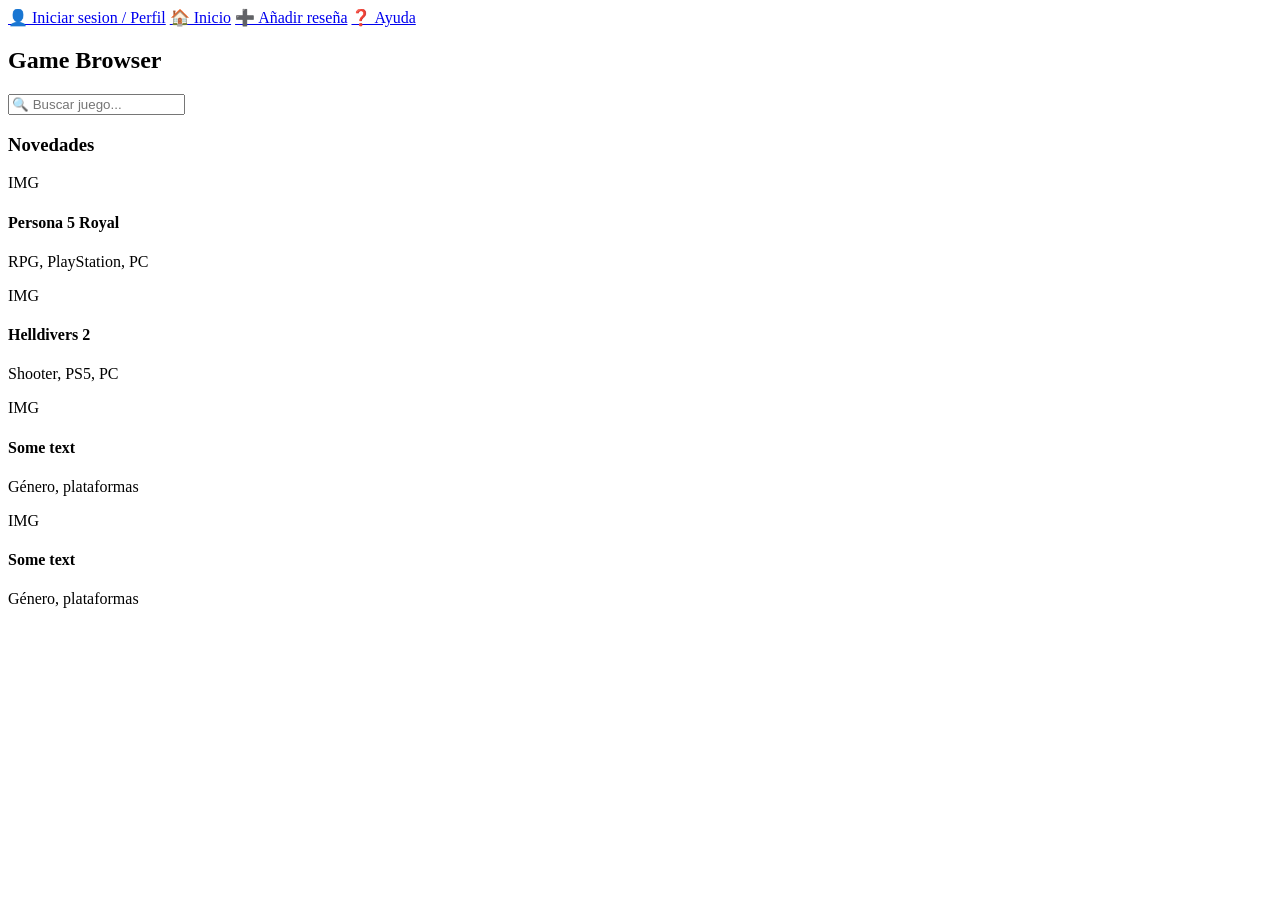
==== index.html @ 3e589dcb "Primer diseño" ====
<!DOCTYPE html>
<html lang="es">
<head>
    <meta charset="UTF-8">
    <meta name="viewport" content="width=device-width, initial-scale=1.0">
    <title>Game Browser | Inicio</title>
    <link rel="stylesheet" href="style.css">
</head>
<body>

    <div class="app-container">

        <aside class="sidebar">
            <div class="sidebar-menu">
                <a href="#" class="menu-item">👤 Iniciar sesion / Perfil</a>
                <a href="#" class="menu-item active">🏠 Inicio</a>
                <a href="#" class="menu-item">➕ Añadir reseña</a>
                <a href="#" class="menu-item">❓ Ayuda</a>
            </div>
        </aside>

        <main class="main-content">
            
            <header class="top-header">
                <div class="logo-area">
                    <h2>Game Browser</h2>
                </div>
                <div class="search-bar">
                    <input type="text" placeholder="🔍 Buscar juego...">
                </div>
            </header>

            <section class="novedades-section">
                <h3>Novedades</h3>
                
                <div class="grid-juegos">
                    <article class="juego-card">
                        <div class="imagen-placeholder">IMG</div>
                        <div class="info">
                            <h4>Persona 5 Royal</h4>
                            <p>RPG, PlayStation, PC</p>
                        </div>
                    </article>

                    <article class="juego-card">
                        <div class="imagen-placeholder">IMG</div>
                        <div class="info">
                            <h4>Helldivers 2</h4>
                            <p>Shooter, PS5, PC</p>
                        </div>
                    </article>

                    <article class="juego-card">
                        <div class="imagen-placeholder">IMG</div>
                        <div class="info">
                            <h4>Some text</h4>
                            <p>Género, plataformas</p>
                        </div>
                    </article>
                    
                    <article class="juego-card">
                        <div class="imagen-placeholder">IMG</div>
                        <div class="info">
                            <h4>Some text</h4>
                            <p>Género, plataformas</p>
                        </div>
                    </article>
                </div>
            </section>
        </main>

    </div>

</body>
</html>
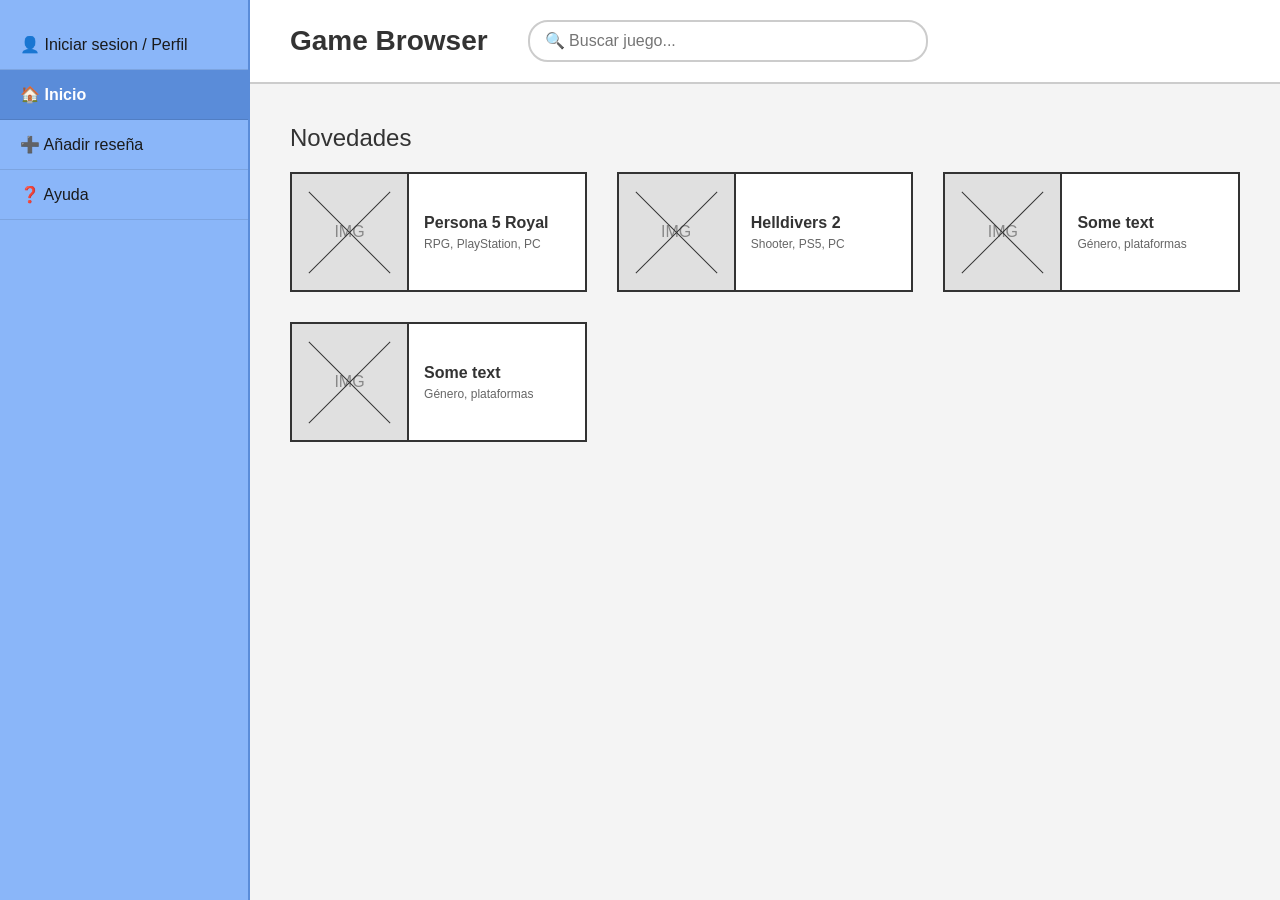
==== commit 9d58193e: "Primer diseño (Ahora si)" ====
--- a/index.html
+++ b/index.html
@@ -4,7 +4,7 @@
     <meta charset="UTF-8">
     <meta name="viewport" content="width=device-width, initial-scale=1.0">
     <title>Game Browser | Inicio</title>
-    <link rel="stylesheet" href="style.css">
+    <link rel="stylesheet" href="css/style.css">
 </head>
 <body>
 
--- a/css/style.css
+++ b/css/style.css
@@ -0,0 +1,152 @@
+/* Reseteo básico */
+* {
+    margin: 0;
+    padding: 0;
+    box-sizing: border-box;
+    font-family: Arial, sans-serif;
+}
+
+body {
+    background-color: #f4f4f4;
+    color: #333;
+}
+
+/* Layout principal usando Flexbox */
+.app-container {
+    display: flex;
+    min-height: 100vh;
+}
+
+/* --- Barra Lateral --- */
+.sidebar {
+    width: 250px;
+    background-color: #8ab6f9; /* Azul claro del wireframe */
+    border-right: 2px solid #5a8cd9;
+    padding: 20px 0;
+}
+
+.menu-item {
+    display: block;
+    padding: 15px 20px;
+    color: #1a1a1a;
+    text-decoration: none;
+    font-size: 16px;
+    border-bottom: 1px solid rgba(0,0,0,0.1);
+}
+
+.menu-item:hover, .menu-item.active {
+    background-color: #5a8cd9;
+    color: white;
+    font-weight: bold;
+}
+
+/* --- Contenido Principal --- */
+.main-content {
+    flex: 1;
+    display: flex;
+    flex-direction: column;
+}
+
+/* Header superior */
+.top-header {
+    display: flex;
+    align-items: center;
+    padding: 20px 40px;
+    background-color: #ffffff;
+    border-bottom: 2px solid #ccc;
+}
+
+.logo-area h2 {
+    margin-right: 40px;
+    font-size: 28px;
+}
+
+.search-bar input {
+    width: 400px;
+    padding: 10px 15px;
+    border: 2px solid #ccc;
+    border-radius: 20px;
+    font-size: 16px;
+}
+
+/* Sección de novedades */
+.novedades-section {
+    padding: 40px;
+}
+
+.novedades-section h3 {
+    font-size: 24px;
+    margin-bottom: 20px;
+    font-weight: normal;
+}
+
+/* Grid para las tarjetas (Wireframe muestra 3 columnas) */
+.grid-juegos {
+    display: grid;
+    grid-template-columns: repeat(auto-fill, minmax(250px, 1fr));
+    gap: 30px;
+}
+
+.juego-card {
+    background: #fff;
+    border: 2px solid #333;
+    display: flex;
+    height: 120px;
+}
+
+.imagen-placeholder {
+    width: 40%;
+    background-color: #e0e0e0;
+    border-right: 2px solid #333;
+    display: flex;
+    align-items: center;
+    justify-content: center;
+    color: #888;
+    position: relative;
+}
+
+/* La 'X' del wireframe dentro de la imagen */
+.imagen-placeholder::before, .imagen-placeholder::after {
+    content: '';
+    position: absolute;
+    width: 100%;
+    height: 1px;
+    background-color: #333;
+}
+.imagen-placeholder::before { transform: rotate(45deg); }
+.imagen-placeholder::after { transform: rotate(-45deg); }
+
+.info {
+    padding: 15px;
+    width: 60%;
+    display: flex;
+    flex-direction: column;
+    justify-content: center;
+}
+
+.info h4 { font-size: 16px; margin-bottom: 5px; }
+.info p { font-size: 12px; color: #666; }
+
+/* --- Media Query para Celulares --- */
+@media screen and (max-width: 768px) {
+    .app-container {
+        flex-direction: column;
+    }
+    .sidebar {
+        width: 100%;
+        border-right: none;
+        border-bottom: 2px solid #5a8cd9;
+    }
+    .top-header {
+        flex-direction: column;
+        align-items: flex-start;
+        padding: 20px;
+    }
+    .search-bar input {
+        width: 100%;
+        margin-top: 15px;
+    }
+    .grid-juegos {
+        grid-template-columns: 1fr; /* Una sola columna en celular */
+    }
+}
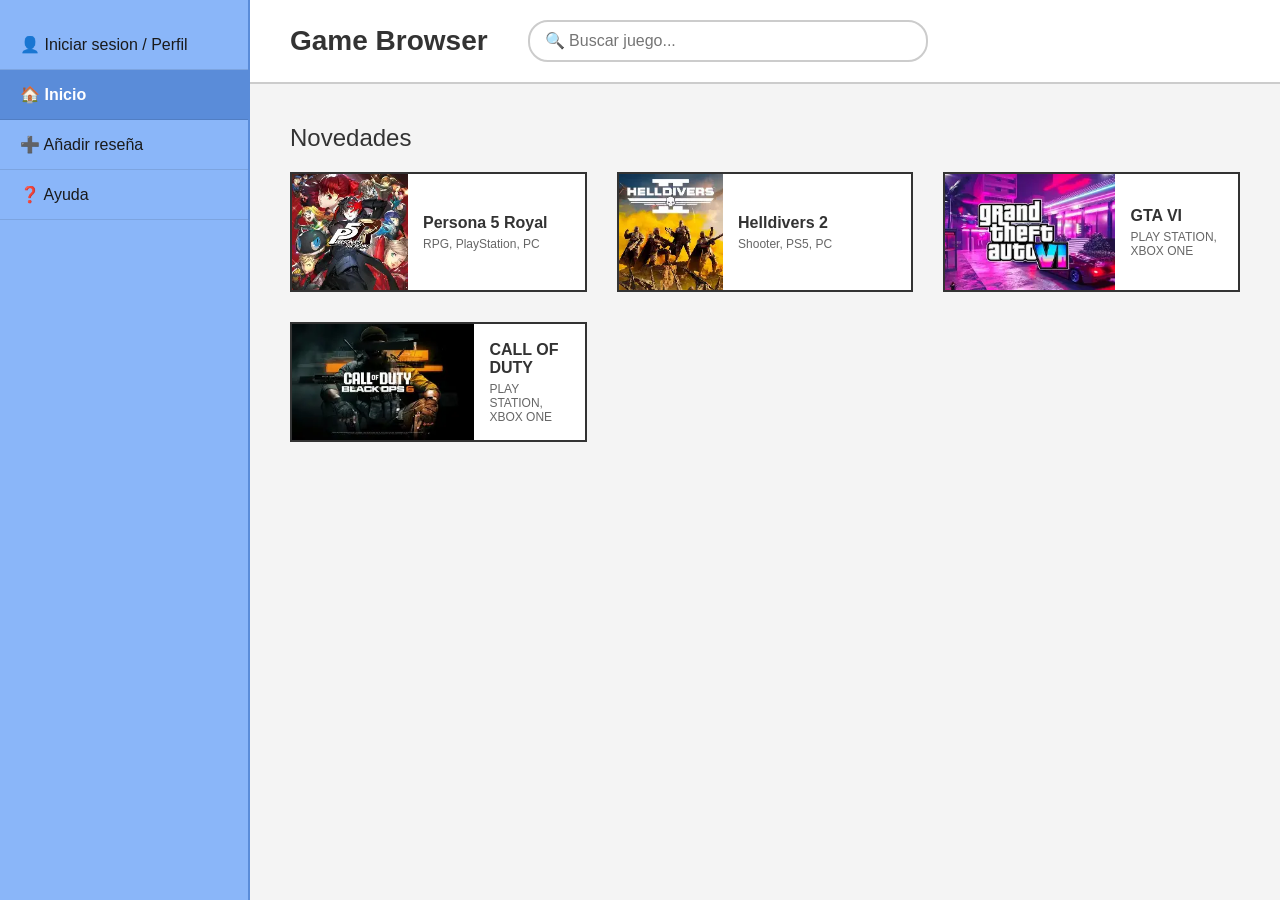
==== commit 75762cea: "push fco- reseñas, login,imagenes(carpeta)" ====
--- a/index.html
+++ b/index.html
@@ -12,10 +12,10 @@
 
         <aside class="sidebar">
             <div class="sidebar-menu">
-                <a href="#" class="menu-item">👤 Iniciar sesion / Perfil</a>
-                <a href="#" class="menu-item active">🏠 Inicio</a>
-                <a href="#" class="menu-item">➕ Añadir reseña</a>
-                <a href="#" class="menu-item">❓ Ayuda</a>
+                <a href="Loguin.html" class="menu-item">👤 Iniciar sesion / Perfil</a>    
+                <a href="index.html" class="menu-item active">🏠 Inicio</a>
+                <a href="reseñas.html" class="menu-item">➕ Añadir reseña</a>
+                <a href="ayuda.html" class="menu-item">❓ Ayuda</a>
             </div>
         </aside>
 
@@ -35,7 +35,8 @@
                 
                 <div class="grid-juegos">
                     <article class="juego-card">
-                        <div class="imagen-placeholder">IMG</div>
+                        <img src="img/persona-persona5.webp">
+                            
                         <div class="info">
                             <h4>Persona 5 Royal</h4>
                             <p>RPG, PlayStation, PC</p>
@@ -43,7 +44,8 @@
                     </article>
 
                     <article class="juego-card">
-                        <div class="imagen-placeholder">IMG</div>
+                        <img src="img/hell.webp">
+
                         <div class="info">
                             <h4>Helldivers 2</h4>
                             <p>Shooter, PS5, PC</p>
@@ -51,18 +53,20 @@
                     </article>
 
                     <article class="juego-card">
-                        <div class="imagen-placeholder">IMG</div>
+                        <img src="img/GTA6.webp">
+                            
                         <div class="info">
-                            <h4>Some text</h4>
-                            <p>Género, plataformas</p>
+                            <h4>GTA VI</h4>
+                            <p>PLAY STATION, XBOX ONE</p>
                         </div>
                     </article>
                     
                     <article class="juego-card">
-                        <div class="imagen-placeholder">IMG</div>
+                        <img src="img/CALLOF.webp">
+                            
                         <div class="info">
-                            <h4>Some text</h4>
-                            <p>Género, plataformas</p>
+                            <h4>CALL OF DUTY</h4>
+                            <p>PLAY STATION, XBOX ONE</p>
                         </div>
                     </article>
                 </div>
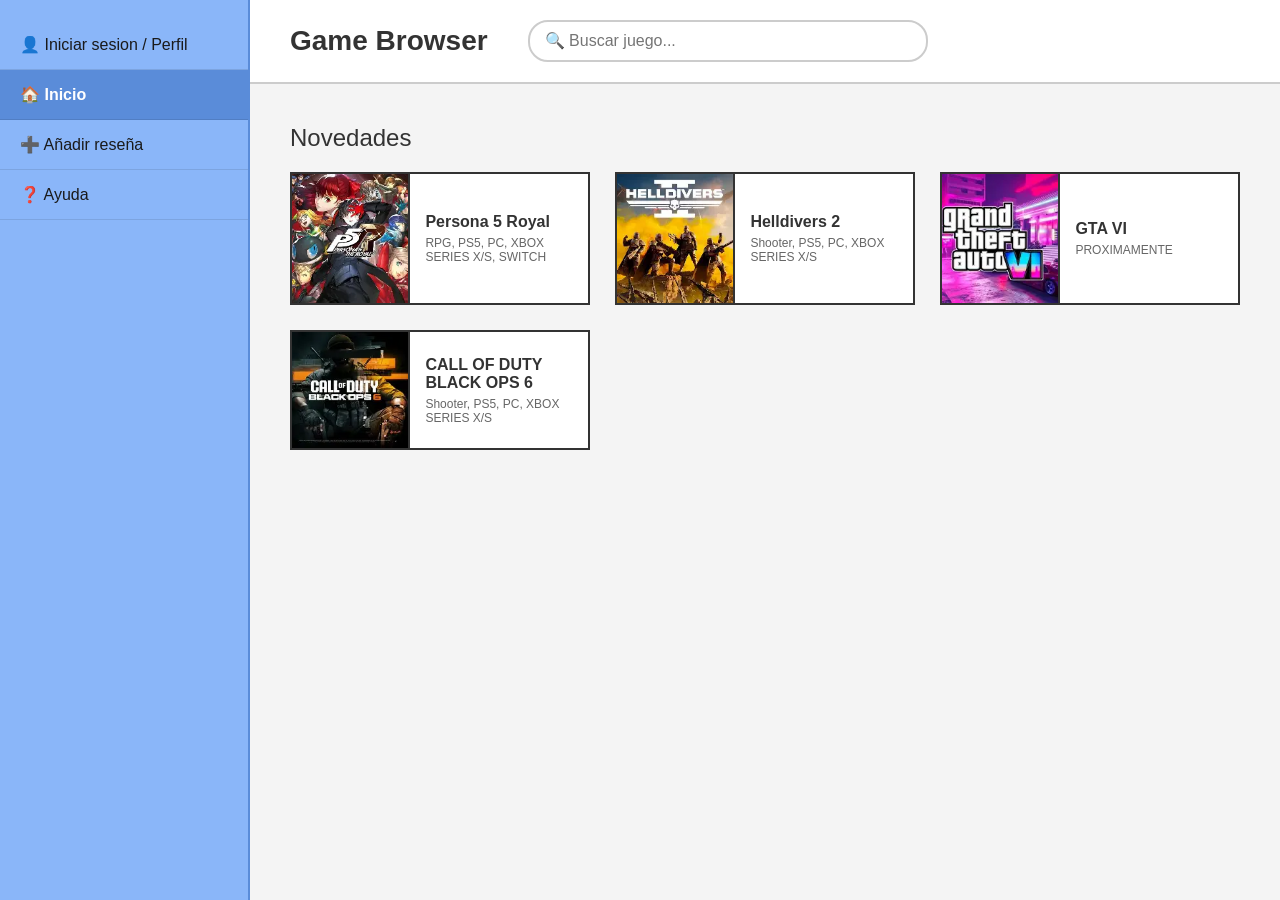
==== commit eb3d800e: "Cambios finales para presentacion (Actualizacion de css, creacion de la pestaña informacion de juego" ====
--- a/index.html
+++ b/index.html
@@ -6,7 +6,7 @@
     <title>Game Browser | Inicio</title>
     <link rel="stylesheet" href="css/style.css">
 </head>
-<body>
+<body class="pagina-inicio">
 
     <div class="app-container">
 
@@ -34,39 +34,45 @@
                 <h3>Novedades</h3>
                 
                 <div class="grid-juegos">
-                    <article class="juego-card">
-                        <img src="img/persona-persona5.webp">
-                            
+                    
+                        <a href="InformacionJuego.html" class="juego-card" style="text-decoration: none; color: inherit;">
+                        <div class="imagen-placeholder">
+                            <img src="img/persona-persona5.webp" alt="Persona 5">
+                        </div>
                         <div class="info">
                             <h4>Persona 5 Royal</h4>
-                            <p>RPG, PlayStation, PC</p>
+                            <p>RPG, PS5, PC, XBOX SERIES X/S, SWITCH</p>
+                        </div>
+                        </a>
+                
+
+                    <article class="juego-card">
+                        <div class="imagen-placeholder">
+                            <img src="img/hell.webp" alt="Helldivers 2">
+                        </div>
+                        <div class="info">
+                            <h4>Helldivers 2</h4>
+                            <p>Shooter, PS5, PC, XBOX SERIES X/S</p>
                         </div>
                     </article>
 
                     <article class="juego-card">
-                        <img src="img/hell.webp">
-
-                        <div class="info">
-                            <h4>Helldivers 2</h4>
-                            <p>Shooter, PS5, PC</p>
+                        <div class="imagen-placeholder">
+                            <img src="img/GTA6.webp" alt="GTA VI">
                         </div>
-                    </article>
-
-                    <article class="juego-card">
-                        <img src="img/GTA6.webp">
-                            
                         <div class="info">
                             <h4>GTA VI</h4>
-                            <p>PLAY STATION, XBOX ONE</p>
+                            <p>PROXIMAMENTE</p>
                         </div>
                     </article>
                     
                     <article class="juego-card">
-                        <img src="img/CALLOF.webp">
-                            
+                        <div class="imagen-placeholder">
+                            <img src="img/CALLOF.webp" alt="Call of Duty">
+                        </div>
                         <div class="info">
-                            <h4>CALL OF DUTY</h4>
-                            <p>PLAY STATION, XBOX ONE</p>
+                            <h4>CALL OF DUTY BLACK OPS 6</h4>
+                            <p>Shooter, PS5, PC, XBOX SERIES X/S</p>
                         </div>
                     </article>
                 </div>
--- a/css/style.css
+++ b/css/style.css
@@ -1,4 +1,6 @@
-/* Reseteo básico */
+/* =========================================
+   RESETEO Y LAYOUT BASE
+   ========================================= */
 * {
     margin: 0;
     padding: 0;
@@ -11,7 +13,6 @@
     color: #333;
 }
 
-/* Layout principal usando Flexbox */
 .app-container {
     display: flex;
     min-height: 100vh;
@@ -20,9 +21,10 @@
 /* --- Barra Lateral --- */
 .sidebar {
     width: 250px;
-    background-color: #8ab6f9; /* Azul claro del wireframe */
+    background-color: #8ab6f9;
     border-right: 2px solid #5a8cd9;
     padding: 20px 0;
+    flex-shrink: 0;
 }
 
 .menu-item {
@@ -40,14 +42,13 @@
     font-weight: bold;
 }
 
-/* --- Contenido Principal --- */
+/* --- Contenido Principal y Header --- */
 .main-content {
     flex: 1;
     display: flex;
     flex-direction: column;
 }
 
-/* Header superior */
 .top-header {
     display: flex;
     align-items: center;
@@ -69,7 +70,9 @@
     font-size: 16px;
 }
 
-/* Sección de novedades */
+/* =========================================
+   DISEÑO 1: PÁGINA DE INICIO (Novedades)
+   ========================================= */
 .novedades-section {
     padding: 40px;
 }
@@ -80,58 +83,230 @@
     font-weight: normal;
 }
 
-/* Grid para las tarjetas (Wireframe muestra 3 columnas) */
-.grid-juegos {
+.pagina-inicio .grid-juegos {
     display: grid;
-    grid-template-columns: repeat(auto-fill, minmax(250px, 1fr));
-    gap: 30px;
-}
-
-.juego-card {
+    grid-template-columns: repeat(auto-fill, minmax(280px, 1fr)); /* Tarjetas de buen tamaño */
+    gap: 25px;
+}
+
+.pagina-inicio .juego-card {
     background: #fff;
     border: 2px solid #333;
     display: flex;
-    height: 120px;
-}
-
-.imagen-placeholder {
+    min-height: 120px; /* Crece si el texto es muy largo */
+    overflow: hidden;
+}
+
+.pagina-inicio .imagen-placeholder {
     width: 40%;
-    background-color: #e0e0e0;
+    flex-shrink: 0; /* Evita que las imágenes anchas aplasten el texto */
     border-right: 2px solid #333;
     display: flex;
     align-items: center;
     justify-content: center;
-    color: #888;
-    position: relative;
-}
-
-/* La 'X' del wireframe dentro de la imagen */
-.imagen-placeholder::before, .imagen-placeholder::after {
-    content: '';
-    position: absolute;
-    width: 100%;
-    height: 1px;
-    background-color: #333;
-}
-.imagen-placeholder::before { transform: rotate(45deg); }
-.imagen-placeholder::after { transform: rotate(-45deg); }
-
-.info {
+    background-color: #000;
+}
+
+.pagina-inicio .imagen-placeholder img {
+    width: 100%;
+    height: 100%;
+    object-fit: cover;
+    object-position: center;
+    display: block;
+}
+
+.pagina-inicio .info {
     padding: 15px;
-    width: 60%;
+    flex: 1;
     display: flex;
     flex-direction: column;
     justify-content: center;
-}
-
-.info h4 { font-size: 16px; margin-bottom: 5px; }
-.info p { font-size: 12px; color: #666; }
-
-/* --- Media Query para Celulares --- */
+    overflow: hidden;
+}
+
+.pagina-inicio .info h4 { font-size: 16px; margin-bottom: 5px; }
+.pagina-inicio .info p { font-size: 12px; color: #666; }
+
+
+/* =========================================
+   DISEÑO 2: PÁGINA DE INFO (Nombre, póster e info)
+   ========================================= */
+.info-juego-section {
+    padding: 40px;
+}
+
+.titulo-juego {
+    font-size: 32px;
+    margin-bottom: 30px;
+}
+
+.contenedor-info-layout {
+    display: flex;
+    gap: 40px; /* Separación entre la imagen y el recuadro derecho */
+    width: 100%;
+    max-width: 1000px; /* Para que no se estire de forma fea en pantallas gigantes */
+}
+
+/* Lado izquierdo (Póster) */
+.poster-juego {
+    width: 300px;
+    flex-shrink: 0;
+    display: flex;
+    flex-direction: column;
+}
+
+.poster-juego img {
+    width: 100%;
+    aspect-ratio: 3 / 4; /* Mantiene proporción de portada vertical */
+    object-fit: cover;
+    border: 2px solid #333;
+    display: block;
+    margin-bottom: 10px;
+}
+
+.genero-etiqueta {
+    font-size: 14px;
+    color: #555;
+    text-align: center;
+}
+
+/* Lado derecho (Recuadro de información) */
+.recuadro-informacion {
+    flex: 1;
+    border: 2px solid #333; /* El recuadro que marca el wireframe */
+    background: #fff;
+    padding: 30px;
+    height: fit-content; /* Se ajusta al texto que tenga adentro */
+}
+
+.recuadro-informacion p {
+    font-size: 16px;
+    line-height: 1.6;
+    margin-bottom: 10px;
+}
+/* =========================================
+   DISEÑO 3: PÁGINAS DE RESEÑAS Y AYUDA
+   ========================================= */
+.contenido-seccion {
+    padding: 40px;
+}
+
+.titulo-seccion {
+    font-size: 32px;
+    margin-bottom: 20px;
+}
+
+.subtitulo {
+    font-size: 18px;
+    color: #555;
+    margin-bottom: 30px;
+}
+
+/* --- Estilos de Reseñas --- */
+.review-container {
+    border: 2px solid #333;
+    padding: 30px;
+    display: flex;
+    gap: 30px;
+    background: #fff;
+}
+
+.game-info {
+    width: 200px;
+    text-align: center;
+}
+
+.game-info img {
+    width: 100%;
+    aspect-ratio: 3/4;
+    object-fit: cover;
+    border: 2px solid #333;
+    margin-bottom: 10px;
+}
+
+.review-box {
+    flex: 1;
+    display: flex;
+    flex-direction: column;
+}
+
+.review-box textarea {
+    width: 100%;
+    height: 200px;
+    border: 2px solid #ccc;
+    padding: 15px;
+    resize: none;
+    font-size: 16px;
+    font-family: inherit;
+}
+
+.btn-send {
+    align-self: flex-end;
+    margin-top: 15px;
+    padding: 10px 30px;
+    background-color: #333;
+    color: white;
+    border: none;
+    cursor: pointer;
+    font-weight: bold;
+    font-size: 16px;
+    transition: 0.2s;
+}
+
+.btn-send:hover { background-color: #555; }
+
+/* --- Estilos de Ayuda --- */
+.help-grid {
+    display: grid;
+    grid-template-columns: repeat(auto-fit, minmax(250px, 1fr));
+    gap: 20px;
+}
+
+.help-card {
+    border: 2px solid #5a8cd9;
+    padding: 20px;
+    background-color: #fff;
+    transition: 0.3s;
+    cursor: pointer;
+}
+
+.help-card:hover {
+    background-color: #e6f0ff;
+    transform: translateY(-3px);
+}
+
+.help-card h3 { margin-bottom: 10px; }
+
+.contact-form {
+    margin-top: 50px;
+    background-color: #fff;
+    padding: 30px;
+    border: 2px solid #ccc;
+}
+
+.contact-form input, .contact-form textarea {
+    width: 100%;
+    padding: 15px;
+    margin: 10px 0 20px 0;
+    border: 2px solid #ccc;
+    font-family: inherit;
+}
+
+.btn-support {
+    background-color: #333;
+    color: #fff;
+    padding: 12px 30px;
+    border: none;
+    cursor: pointer;
+    font-weight: bold;
+    font-size: 16px;
+}
+
+/* =========================================
+   RESPONSIVE (Celulares)
+   ========================================= */
 @media screen and (max-width: 768px) {
-    .app-container {
-        flex-direction: column;
-    }
+    .app-container { flex-direction: column; }
     .sidebar {
         width: 100%;
         border-right: none;
@@ -146,7 +321,14 @@
         width: 100%;
         margin-top: 15px;
     }
-    .grid-juegos {
-        grid-template-columns: 1fr; /* Una sola columna en celular */
+    .pagina-inicio .grid-juegos { grid-template-columns: 1fr; }
+    
+    /* En celular, la página de info pone la imagen arriba y el texto abajo */
+    .contenedor-info-layout {
+        flex-direction: column;
+        align-items: center;
+    }
+    .recuadro-informacion {
+        width: 100%;
     }
 }
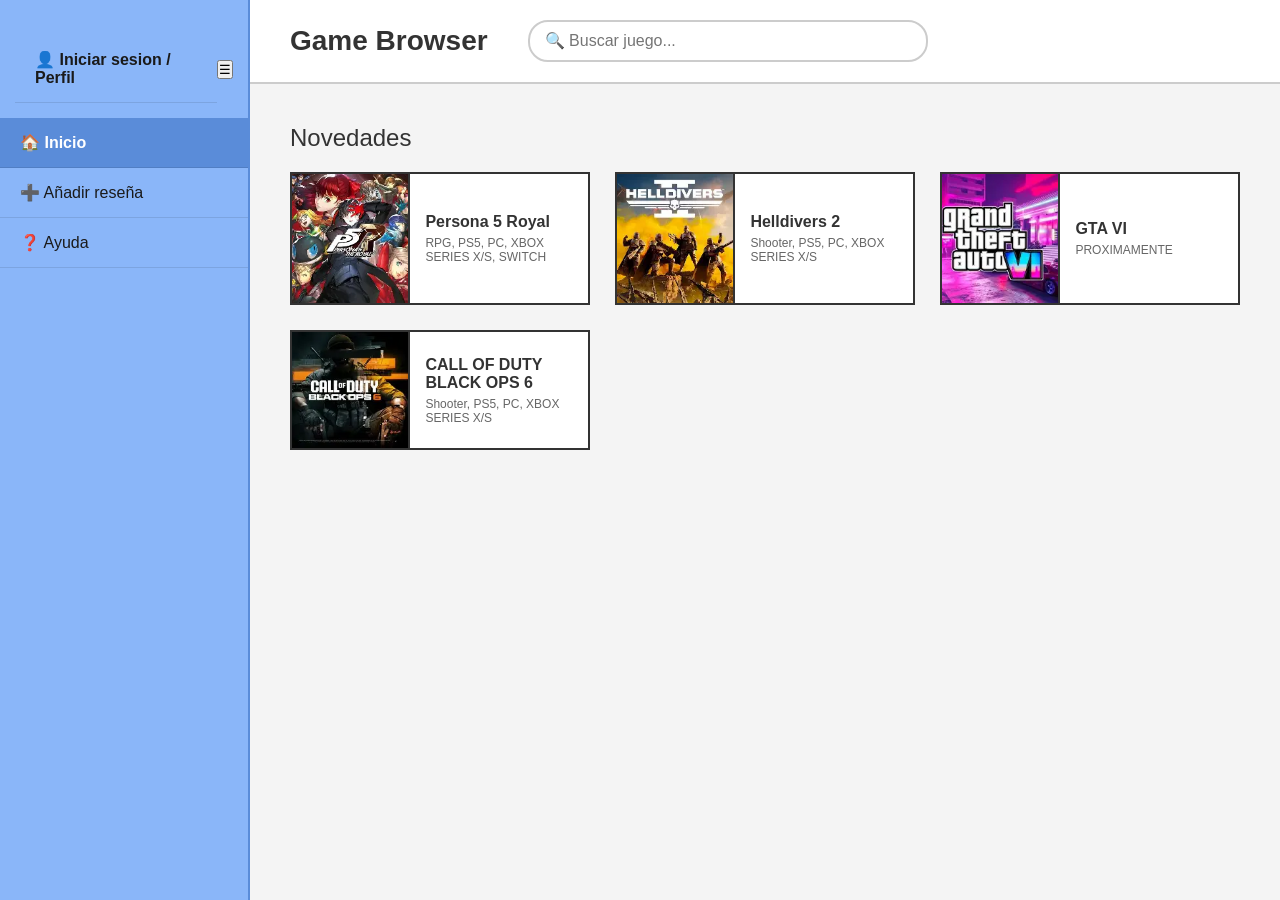
==== commit f04305aa: "BARRA , USUARIO Y PDF AYUDA" ====
--- a/index.html
+++ b/index.html
@@ -5,22 +5,55 @@
     <meta name="viewport" content="width=device-width, initial-scale=1.0">
     <title>Game Browser | Inicio</title>
     <link rel="stylesheet" href="css/style.css">
+    <style>
+        /* Agregamos esto para asegurar que el botón de apertura funcione */
+        .btn-open-sidebar {
+            position: fixed;
+            left: 10px;
+            top: 15px;
+            z-index: 50;
+            font-size: 24px;
+            cursor: pointer;
+            background: #a0c4ff;
+            border: 1px solid black;
+            border-radius: 5px;
+            display: none; 
+        }
+
+        /* Si el sidebar tiene la clase hidden, mostramos el botón de afuera */
+        .sidebar.hidden + .btn-open-sidebar {
+            display: block;
+        }
+        
+        /* Aseguramos la animación en el CSS */
+        .sidebar {
+            transition: all 0.4s ease;
+        }
+
+        .sidebar.hidden {
+            margin-left: -250px;
+        }
+    </style>
 </head>
 <body class="pagina-inicio">
 
     <div class="app-container">
 
-        <aside class="sidebar">
+        <aside class="sidebar" id="sidebar">
             <div class="sidebar-menu">
-                <a href="Loguin.html" class="menu-item">👤 Iniciar sesion / Perfil</a>    
+                <div style="display: flex; align-items: center; justify-content: space-between; padding: 15px;">
+                    <a href="Loguin.html" class="menu-item" id="user-link" style="font-weight: bold;">👤 Iniciar sesion / Perfil</a>
+                    <button class="btn-toggle-inside" onclick="toggleMenu()">☰</button>
+                </div>    
                 <a href="index.html" class="menu-item active">🏠 Inicio</a>
                 <a href="reseñas.html" class="menu-item">➕ Añadir reseña</a>
                 <a href="ayuda.html" class="menu-item">❓ Ayuda</a>
             </div>
         </aside>
 
+        <button class="btn-open-sidebar" onclick="toggleMenu()">☰</button>
+
         <main class="main-content">
-            
             <header class="top-header">
                 <div class="logo-area">
                     <h2>Game Browser</h2>
@@ -32,10 +65,8 @@
 
             <section class="novedades-section">
                 <h3>Novedades</h3>
-                
                 <div class="grid-juegos">
-                    
-                        <a href="InformacionJuego.html" class="juego-card" style="text-decoration: none; color: inherit;">
+                    <a href="InformacionJuego.html" class="juego-card" style="text-decoration: none; color: inherit;">
                         <div class="imagen-placeholder">
                             <img src="img/persona-persona5.webp" alt="Persona 5">
                         </div>
@@ -43,8 +74,7 @@
                             <h4>Persona 5 Royal</h4>
                             <p>RPG, PS5, PC, XBOX SERIES X/S, SWITCH</p>
                         </div>
-                        </a>
-                
+                    </a>
 
                     <article class="juego-card">
                         <div class="imagen-placeholder">
@@ -78,8 +108,25 @@
                 </div>
             </section>
         </main>
-
     </div>
 
+    <script>
+        function toggleMenu() {
+            const side = document.getElementById('sidebar');
+            if (side) {
+                side.classList.toggle('hidden');
+            }
+        }
+
+        window.onload = function() {
+            const display = document.getElementById('user-link');
+            const user = localStorage.getItem('usuarioLogueado');
+
+            if (user && display) {
+                display.innerHTML = `👤 Hola, ${user}`;
+                display.href = "#"; 
+            }
+        };
+    </script>
 </body>
 </html>
--- a/css/style.css
+++ b/css/style.css
@@ -331,4 +331,6 @@
     .recuadro-informacion {
         width: 100%;
     }
-}+}
+.sidebar.hidden { display: none; } 
+/* O si prefieres que se deslice: margin-left: -250px; */
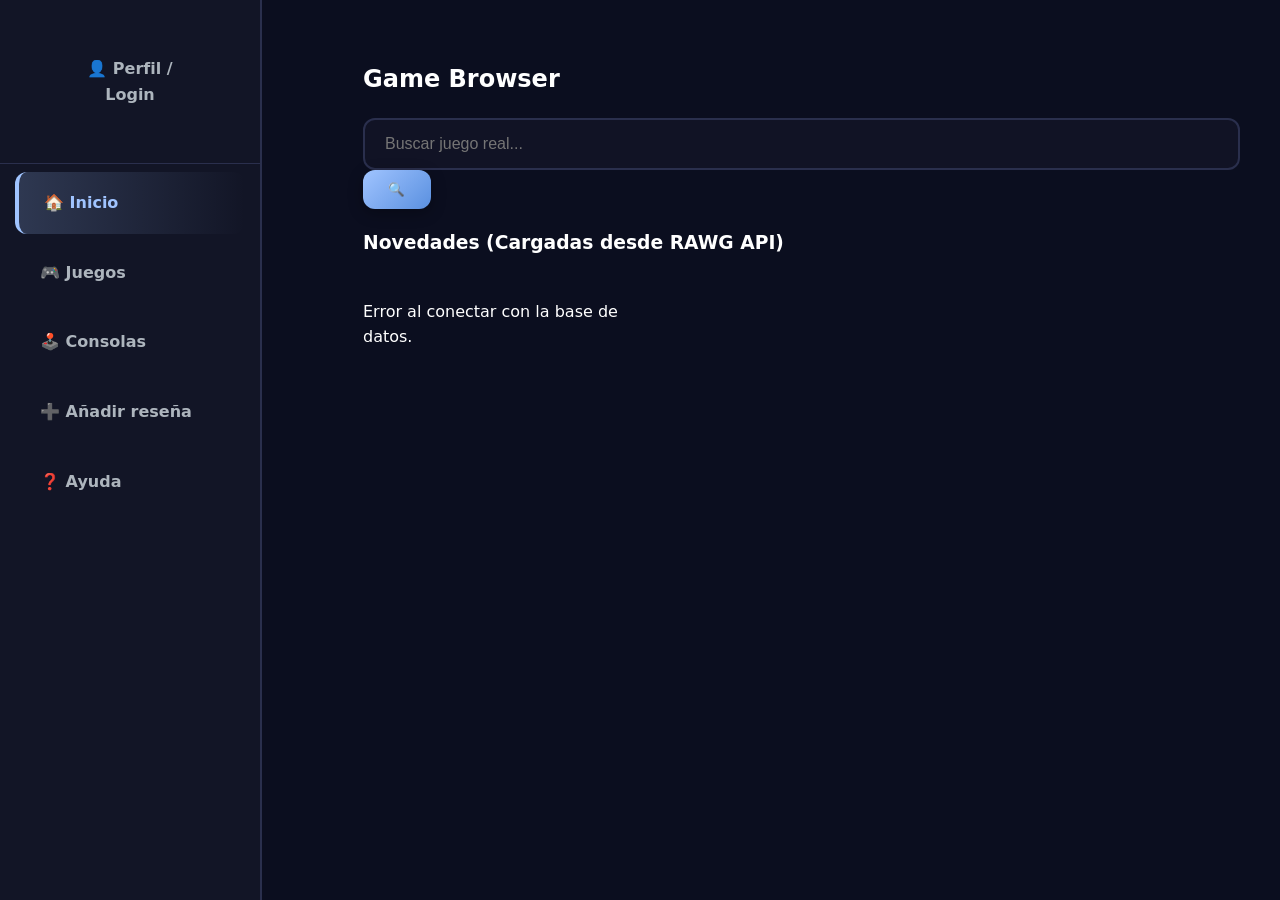
==== commit 0cc537bb: "NUEVO GAME" ====
--- a/index.html
+++ b/index.html
@@ -3,49 +3,24 @@
 <head>
     <meta charset="UTF-8">
     <meta name="viewport" content="width=device-width, initial-scale=1.0">
-    <title>Game Browser | Inicio</title>
+    <title>Game Browser | Inicio Pro</title>
     <link rel="stylesheet" href="css/style.css">
-    <style>
-        /* Agregamos esto para asegurar que el botón de apertura funcione */
-        .btn-open-sidebar {
-            position: fixed;
-            left: 10px;
-            top: 15px;
-            z-index: 50;
-            font-size: 24px;
-            cursor: pointer;
-            background: #a0c4ff;
-            border: 1px solid black;
-            border-radius: 5px;
-            display: none; 
-        }
-
-        /* Si el sidebar tiene la clase hidden, mostramos el botón de afuera */
-        .sidebar.hidden + .btn-open-sidebar {
-            display: block;
-        }
-        
-        /* Aseguramos la animación en el CSS */
-        .sidebar {
-            transition: all 0.4s ease;
-        }
-
-        .sidebar.hidden {
-            margin-left: -250px;
-        }
-    </style>
 </head>
 <body class="pagina-inicio">
-
+    <div class="nav-control-header">
+    <button class="btn-menu-toggle" onclick="toggleMenu()">☰ </button>
+    <span style="margin-left: 15px; font-weight: bold; color: #a0c4ff;">GameBrowser</span>
+</div>
     <div class="app-container">
-
         <aside class="sidebar" id="sidebar">
             <div class="sidebar-menu">
-                <div style="display: flex; align-items: center; justify-content: space-between; padding: 15px;">
-                    <a href="Loguin.html" class="menu-item" id="user-link" style="font-weight: bold;">👤 Iniciar sesion / Perfil</a>
-                    <button class="btn-toggle-inside" onclick="toggleMenu()">☰</button>
+                <div class="sidebar-header">
+                    <a href="perfil.html" class="menu-item" id="user-link">👤 Perfil / Login</a>
+                    
                 </div>    
                 <a href="index.html" class="menu-item active">🏠 Inicio</a>
+                <a href="busqueda.html" class="menu-item">🎮 Juegos</a>
+                <a href="consolas.html" class="menu-item">🕹️ Consolas</a>
                 <a href="reseñas.html" class="menu-item">➕ Añadir reseña</a>
                 <a href="ayuda.html" class="menu-item">❓ Ayuda</a>
             </div>
@@ -53,78 +28,87 @@
 
         <button class="btn-open-sidebar" onclick="toggleMenu()">☰</button>
 
-        <main class="main-content">
+        <main class="main-content" id="main-content">
             <header class="top-header">
-                <div class="logo-area">
-                    <h2>Game Browser</h2>
-                </div>
-                <div class="search-bar">
-                    <input type="text" placeholder="🔍 Buscar juego...">
+                <div class="logo-area"><h2>Game Browser</h2></div>
+                <div class="search-bar-modern">
+                    <input type="text" id="globalSearch" placeholder="Buscar juego real...">
+                    <button class="search-icon" id="btnSearch">🔍</button>
                 </div>
             </header>
 
             <section class="novedades-section">
-                <h3>Novedades</h3>
-                <div class="grid-juegos">
-                    <a href="InformacionJuego.html" class="juego-card" style="text-decoration: none; color: inherit;">
-                        <div class="imagen-placeholder">
-                            <img src="img/persona-persona5.webp" alt="Persona 5">
-                        </div>
-                        <div class="info">
-                            <h4>Persona 5 Royal</h4>
-                            <p>RPG, PS5, PC, XBOX SERIES X/S, SWITCH</p>
-                        </div>
-                    </a>
-
-                    <article class="juego-card">
-                        <div class="imagen-placeholder">
-                            <img src="img/hell.webp" alt="Helldivers 2">
-                        </div>
-                        <div class="info">
-                            <h4>Helldivers 2</h4>
-                            <p>Shooter, PS5, PC, XBOX SERIES X/S</p>
-                        </div>
-                    </article>
-
-                    <article class="juego-card">
-                        <div class="imagen-placeholder">
-                            <img src="img/GTA6.webp" alt="GTA VI">
-                        </div>
-                        <div class="info">
-                            <h4>GTA VI</h4>
-                            <p>PROXIMAMENTE</p>
-                        </div>
-                    </article>
-                    
-                    <article class="juego-card">
-                        <div class="imagen-placeholder">
-                            <img src="img/CALLOF.webp" alt="Call of Duty">
-                        </div>
-                        <div class="info">
-                            <h4>CALL OF DUTY BLACK OPS 6</h4>
-                            <p>Shooter, PS5, PC, XBOX SERIES X/S</p>
-                        </div>
-                    </article>
+                <h3>Novedades (Cargadas desde RAWG API)</h3>
+                <div class="grid-juegos" id="contenedor-juegos">
+                    <p>Cargando catálogo de juegos...</p>
                 </div>
             </section>
         </main>
     </div>
 
     <script>
-        function toggleMenu() {
-            const side = document.getElementById('sidebar');
-            if (side) {
-                side.classList.toggle('hidden');
+        // 1. CONFIGURACIÓN DE LA API
+        const API_KEY = '87246c155ff944ebbe403cb842778903'; // <--- PON TU CLAVE AQUÍ
+        const URL_API = `https://api.rawg.io/api/games?key=${API_KEY}&page_size=12`;
+
+        async function cargarJuegosAPI() {
+            try {
+                const respuesta = await fetch(URL_API);
+                const datos = await respuesta.json();
+                const contenedor = document.getElementById('contenedor-juegos');
+                contenedor.innerHTML = ''; // Limpiar mensaje de carga
+
+                datos.results.forEach(juego => {
+                    const card = `
+                        <article class="juego-card">
+                            <div class="imagen-placeholder">
+                                <img src="${juego.background_image || 'img/no-image.jpg'}" alt="${juego.name}">
+                            </div>
+                            <div class="info">
+                                <h4>${juego.name}</h4>
+                                <p>${juego.genres.map(g => g.name).join(', ')}</p>
+                                <small>⭐ Rating: ${juego.rating}</small>
+                            </div>
+                        </article>
+                    `;
+                    contenedor.innerHTML += card;
+                });
+            } catch (error) {
+                console.error("Error API:", error);
+                document.getElementById('contenedor-juegos').innerHTML = "<p>Error al conectar con la base de datos.</p>";
             }
         }
 
+        // 2. LÓGICA DEL BUSCADOR (CORREGIDA)
+        function ejecutarBusqueda() {
+            const query = document.getElementById('globalSearch').value.trim();
+            if (query.length > 2) {
+                // Redirigimos a la página de búsqueda con el parámetro
+                window.location.href = `busqueda.html?query=${encodeURIComponent(query)}`;
+            } else {
+                alert("Escribe al menos 3 letras.");
+            }
+        }
+
+        document.getElementById('btnSearch').onclick = ejecutarBusqueda;
+        document.getElementById('globalSearch').onkeypress = (e) => {
+            if (e.key === 'Enter') ejecutarBusqueda();
+        };
+
+        // 3. FUNCIONES DE INTERFAZ
+        function toggleMenu() {
+    const side = document.getElementById('sidebar');
+    const main = document.getElementById('main-content'); // Asegúrate que tu <main> tenga este ID
+    side.classList.toggle('hidden');
+    main.classList.toggle('full-width');
+}
+
         window.onload = function() {
+            cargarJuegosAPI(); // Carga los juegos al abrir
             const display = document.getElementById('user-link');
             const user = localStorage.getItem('usuarioLogueado');
-
             if (user && display) {
                 display.innerHTML = `👤 Hola, ${user}`;
-                display.href = "#"; 
             }
         };
     </script>
--- a/css/style.css
+++ b/css/style.css
@@ -1,336 +1,261 @@
-/* =========================================
-   RESETEO Y LAYOUT BASE
-   ========================================= */
-* {
+/* ==========================================================
+   GAMEBROWSER MASTER STYLESHEET - FINAL VERSION
+   Diseño de Ingeniería en Software - Estética Gamer/Dark
+   ========================================================== */
+
+/* --- 1. CONFIGURACIÓN CORE Y ANIMACIONES --- */
+:root {
+    --azul-primario: #a0c4ff;
+    --azul-glow: rgba(160, 196, 255, 0.4);
+    --oscuro-fondo: #0b0e1f;
+    --oscuro-sidebar: #121526;
+    --contenedor-glass: rgba(26, 31, 61, 0.7);
+    --borde: #2a2f4d;
+    --blanco: #ffffff;
+    --texto-suave: #adb5bd;
+    --shadow-pro: 0 10px 30px rgba(0, 0, 0, 0.5);
+    --transicion: all 0.4s cubic-bezier(0.175, 0.885, 0.32, 1.275);
+}
+
+@keyframes fadeIn {
+    from { opacity: 0; transform: translateY(15px); }
+    to { opacity: 1; transform: translateY(0); }
+}
+
+@keyframes scaleUp {
+    from { opacity: 0; transform: scale(0.95); }
+    to { opacity: 1; transform: scale(1); }
+}
+
+@keyframes glowPulse {
+    0% { box-shadow: 0 0 5px var(--azul-glow); }
+    50% { box-shadow: 0 0 20px var(--azul-glow); }
+    100% { box-shadow: 0 0 5px var(--azul-glow); }
+}
+
+body {
     margin: 0;
-    padding: 0;
+    font-family: 'Segoe UI', system-ui, sans-serif;
+    background-color: var(--oscuro-fondo);
+    color: var(--blanco);
+    overflow-x: hidden;
+    line-height: 1.6;
+}
+
+/* --- 2. DISEÑO DE BOTONES (ESTILO CONSOLA) --- */
+button, .btn-submit-main, .btn-search-pro, .btn-view-details, .btn-social {
+    background: linear-gradient(135deg, #a0c4ff 0%, #5a90e0 100%);
+    color: #0b0e1f;
+    border: none;
+    padding: 12px 25px;
+    border-radius: 12px;
+    font-weight: 800;
+    text-transform: uppercase;
+    letter-spacing: 1px;
+    cursor: pointer;
+    transition: var(--transicion);
+    box-shadow: 0 4px 15px rgba(0, 0, 0, 0.3);
+    display: inline-flex;
+    align-items: center;
+    justify-content: center;
+}
+
+button:hover, .btn-submit-main:hover {
+    transform: translateY(-3px) scale(1.03);
+    box-shadow: 0 8px 25px var(--azul-glow);
+    filter: brightness(1.1);
+}
+
+button:active {
+    transform: translateY(1px) scale(0.98);
+}
+
+/* --- 3. DISEÑO DE CAJAS DE TEXTO (INPUTS/TEXTAREAS) --- */
+input[type="text"], 
+input[type="password"], 
+input[type="email"], 
+textarea, 
+select {
+    background: rgba(18, 21, 38, 0.9) !important;
+    border: 2px solid var(--borde) !important;
+    color: var(--blanco) !important;
+    padding: 15px 20px !important;
+    border-radius: 12px !important;
+    font-size: 1rem !important;
+    transition: var(--transicion) !important;
+    width: 100%;
     box-sizing: border-box;
-    font-family: Arial, sans-serif;
-}
-
-body {
-    background-color: #f4f4f4;
-    color: #333;
-}
-
-.app-container {
-    display: flex;
-    min-height: 100vh;
-}
-
-/* --- Barra Lateral --- */
+    outline: none;
+}
+
+input:focus, textarea:focus {
+    border-color: var(--azul-primario) !important;
+    background: rgba(26, 31, 61, 1) !important;
+    box-shadow: 0 0 15px var(--azul-glow) !important;
+}
+
+/* --- 4. BARRA LATERAL (SIDEBAR PROFESIONAL) --- */
 .sidebar {
-    width: 250px;
-    background-color: #8ab6f9;
-    border-right: 2px solid #5a8cd9;
-    padding: 20px 0;
-    flex-shrink: 0;
+    width: 260px;
+    background-color: var(--oscuro-sidebar);
+    position: fixed;
+    height: 100vh;
+    z-index: 1500;
+    transition: var(--transicion);
+    border-right: 2px solid var(--borde);
+    left: 0;
+}
+
+.sidebar-header {
+    padding: 30px 20px;
+    text-align: center;
+    border-bottom: 1px solid var(--borde);
 }
 
 .menu-item {
-    display: block;
-    padding: 15px 20px;
-    color: #1a1a1a;
-    text-decoration: none;
-    font-size: 16px;
-    border-bottom: 1px solid rgba(0,0,0,0.1);
-}
-
-.menu-item:hover, .menu-item.active {
-    background-color: #5a8cd9;
-    color: white;
-    font-weight: bold;
-}
-
-/* --- Contenido Principal y Header --- */
-.main-content {
-    flex: 1;
-    display: flex;
-    flex-direction: column;
-}
-
-.top-header {
     display: flex;
     align-items: center;
-    padding: 20px 40px;
-    background-color: #ffffff;
-    border-bottom: 2px solid #ccc;
-}
-
-.logo-area h2 {
-    margin-right: 40px;
-    font-size: 28px;
-}
-
-.search-bar input {
-    width: 400px;
-    padding: 10px 15px;
-    border: 2px solid #ccc;
+    padding: 18px 25px;
+    color: var(--texto-suave);
+    text-decoration: none;
+    transition: var(--transicion);
+    font-weight: 600;
+    margin: 8px 15px;
+    border-radius: 12px;
+}
+
+.menu-item:hover {
+    background: rgba(160, 196, 255, 0.1);
+    color: var(--azul-primario);
+    padding-left: 35px;
+}
+
+.menu-item.active {
+    background: linear-gradient(90deg, rgba(160, 196, 255, 0.2) 0%, transparent 100%);
+    color: var(--azul-primario);
+    border-left: 4px solid var(--azul-primario);
+}
+
+/* --- 5. ESTRUCTURA Y CONTENIDO --- */
+.app-container { display: flex; }
+
+.main-content {
+    flex-grow: 1;
+    margin-left: 260px;
+    padding: 40px;
+    transition: var(--transicion);
+    width: calc(100% - 260px);
+    animation: fadeIn 0.6s ease-out;
+}
+
+.nav-control-header {
+    display: none;
+    position: fixed;
+    top: 0; left: 0; width: 100%; height: 65px;
+    background: var(--oscuro-sidebar);
+    border-bottom: 2px solid var(--azul-primario);
+    z-index: 2000;
+    align-items: center; padding: 0 20px;
+}
+
+/* --- 6. DISEÑO DE TARJETAS (GRIDS) --- */
+.grid-juegos, .resultados-grid {
+    display: grid;
+    grid-template-columns: repeat(auto-fill, minmax(260px, 1fr));
+    gap: 30px;
+    margin-top: 25px;
+}
+
+.juego-card {
+    background: var(--contenedor-glass);
     border-radius: 20px;
-    font-size: 16px;
-}
-
-/* =========================================
-   DISEÑO 1: PÁGINA DE INICIO (Novedades)
-   ========================================= */
-.novedades-section {
-    padding: 40px;
-}
-
-.novedades-section h3 {
-    font-size: 24px;
-    margin-bottom: 20px;
-    font-weight: normal;
-}
-
-.pagina-inicio .grid-juegos {
-    display: grid;
-    grid-template-columns: repeat(auto-fill, minmax(280px, 1fr)); /* Tarjetas de buen tamaño */
-    gap: 25px;
-}
-
-.pagina-inicio .juego-card {
-    background: #fff;
-    border: 2px solid #333;
-    display: flex;
-    min-height: 120px; /* Crece si el texto es muy largo */
     overflow: hidden;
-}
-
-.pagina-inicio .imagen-placeholder {
-    width: 40%;
-    flex-shrink: 0; /* Evita que las imágenes anchas aplasten el texto */
-    border-right: 2px solid #333;
-    display: flex;
-    align-items: center;
-    justify-content: center;
-    background-color: #000;
-}
-
-.pagina-inicio .imagen-placeholder img {
-    width: 100%;
-    height: 100%;
-    object-fit: cover;
-    object-position: center;
-    display: block;
-}
-
-.pagina-inicio .info {
-    padding: 15px;
-    flex: 1;
-    display: flex;
-    flex-direction: column;
-    justify-content: center;
+    border: 1px solid var(--borde);
+    transition: var(--transicion);
+    backdrop-filter: blur(10px);
+}
+
+.juego-card:hover {
+    transform: translateY(-10px);
+    border-color: var(--azul-primario);
+    box-shadow: 0 15px 40px rgba(0,0,0,0.6);
+}
+
+.juego-card img {
+    width: 100%; height: 350px; object-fit: cover;
+}
+
+/* --- 7. PÁGINA DE RESEÑAS Y DETALLE --- */
+.game-poster-container {
+    border-radius: 20px;
     overflow: hidden;
-}
-
-.pagina-inicio .info h4 { font-size: 16px; margin-bottom: 5px; }
-.pagina-inicio .info p { font-size: 12px; color: #666; }
-
-
-/* =========================================
-   DISEÑO 2: PÁGINA DE INFO (Nombre, póster e info)
-   ========================================= */
-.info-juego-section {
-    padding: 40px;
-}
-
-.titulo-juego {
-    font-size: 32px;
-    margin-bottom: 30px;
-}
-
-.contenedor-info-layout {
-    display: flex;
-    gap: 40px; /* Separación entre la imagen y el recuadro derecho */
-    width: 100%;
-    max-width: 1000px; /* Para que no se estire de forma fea en pantallas gigantes */
-}
-
-/* Lado izquierdo (Póster) */
-.poster-juego {
-    width: 300px;
-    flex-shrink: 0;
-    display: flex;
-    flex-direction: column;
-}
-
-.poster-juego img {
-    width: 100%;
-    aspect-ratio: 3 / 4; /* Mantiene proporción de portada vertical */
-    object-fit: cover;
-    border: 2px solid #333;
-    display: block;
-    margin-bottom: 10px;
-}
-
-.genero-etiqueta {
-    font-size: 14px;
-    color: #555;
-    text-align: center;
-}
-
-/* Lado derecho (Recuadro de información) */
-.recuadro-informacion {
-    flex: 1;
-    border: 2px solid #333; /* El recuadro que marca el wireframe */
-    background: #fff;
+    border: 3px solid var(--azul-primario);
+    box-shadow: var(--shadow-pro);
+    animation: glowPulse 4s infinite;
+}
+
+.info-sidebar-tecnica {
+    background: rgba(255, 255, 255, 0.03);
     padding: 30px;
-    height: fit-content; /* Se ajusta al texto que tenga adentro */
-}
-
-.recuadro-informacion p {
-    font-size: 16px;
-    line-height: 1.6;
-    margin-bottom: 10px;
-}
-/* =========================================
-   DISEÑO 3: PÁGINAS DE RESEÑAS Y AYUDA
-   ========================================= */
-.contenido-seccion {
-    padding: 40px;
-}
-
-.titulo-seccion {
-    font-size: 32px;
-    margin-bottom: 20px;
-}
-
-.subtitulo {
-    font-size: 18px;
-    color: #555;
-    margin-bottom: 30px;
-}
-
-/* --- Estilos de Reseñas --- */
-.review-container {
-    border: 2px solid #333;
-    padding: 30px;
-    display: flex;
-    gap: 30px;
-    background: #fff;
-}
-
-.game-info {
-    width: 200px;
-    text-align: center;
-}
-
-.game-info img {
-    width: 100%;
-    aspect-ratio: 3/4;
-    object-fit: cover;
-    border: 2px solid #333;
-    margin-bottom: 10px;
-}
-
-.review-box {
-    flex: 1;
-    display: flex;
-    flex-direction: column;
-}
-
-.review-box textarea {
-    width: 100%;
-    height: 200px;
-    border: 2px solid #ccc;
-    padding: 15px;
-    resize: none;
-    font-size: 16px;
-    font-family: inherit;
-}
-
-.btn-send {
-    align-self: flex-end;
-    margin-top: 15px;
-    padding: 10px 30px;
-    background-color: #333;
-    color: white;
-    border: none;
-    cursor: pointer;
-    font-weight: bold;
-    font-size: 16px;
-    transition: 0.2s;
-}
-
-.btn-send:hover { background-color: #555; }
-
-/* --- Estilos de Ayuda --- */
-.help-grid {
-    display: grid;
-    grid-template-columns: repeat(auto-fit, minmax(250px, 1fr));
-    gap: 20px;
-}
-
-.help-card {
-    border: 2px solid #5a8cd9;
-    padding: 20px;
-    background-color: #fff;
-    transition: 0.3s;
-    cursor: pointer;
-}
-
-.help-card:hover {
-    background-color: #e6f0ff;
-    transform: translateY(-3px);
-}
-
-.help-card h3 { margin-bottom: 10px; }
-
-.contact-form {
-    margin-top: 50px;
-    background-color: #fff;
-    padding: 30px;
-    border: 2px solid #ccc;
-}
-
-.contact-form input, .contact-form textarea {
-    width: 100%;
-    padding: 15px;
-    margin: 10px 0 20px 0;
-    border: 2px solid #ccc;
-    font-family: inherit;
-}
-
-.btn-support {
-    background-color: #333;
-    color: #fff;
-    padding: 12px 30px;
-    border: none;
-    cursor: pointer;
-    font-weight: bold;
-    font-size: 16px;
-}
-
-/* =========================================
-   RESPONSIVE (Celulares)
-   ========================================= */
-@media screen and (max-width: 768px) {
-    .app-container { flex-direction: column; }
-    .sidebar {
-        width: 100%;
-        border-right: none;
-        border-bottom: 2px solid #5a8cd9;
-    }
-    .top-header {
-        flex-direction: column;
-        align-items: flex-start;
-        padding: 20px;
-    }
-    .search-bar input {
-        width: 100%;
-        margin-top: 15px;
-    }
-    .pagina-inicio .grid-juegos { grid-template-columns: 1fr; }
-    
-    /* En celular, la página de info pone la imagen arriba y el texto abajo */
-    .contenedor-info-layout {
-        flex-direction: column;
-        align-items: center;
-    }
-    .recuadro-informacion {
-        width: 100%;
-    }
-}
-.sidebar.hidden { display: none; } 
-/* O si prefieres que se deslice: margin-left: -250px; */+    border-radius: 20px;
+    border: 1px solid var(--borde);
+}
+
+/* --- 8. LOGIN Y REGISTRO --- */
+.login-card-modern {
+    background: rgba(26, 31, 61, 0.95);
+    backdrop-filter: blur(20px);
+    padding: 45px;
+    border-radius: 30px;
+    border: 2px solid var(--borde);
+    box-shadow: var(--shadow-pro);
+}
+
+/* --- 9. PERFIL Y ESTADÍSTICAS --- */
+.perfil-container {
+    background: var(--contenedor-glass);
+    border-radius: 35px;
+    border: 1px solid var(--borde);
+    padding: 60px 40px;
+    backdrop-filter: blur(20px);
+}
+
+.user-avatar-upload {
+    border: 5px solid var(--azul-primario);
+    box-shadow: 0 0 30px var(--azul-glow);
+}
+
+.resena-card-mini {
+    background: rgba(255, 255, 255, 0.05);
+    padding: 25px;
+    border-radius: 15px;
+    border-left: 6px solid var(--azul-primario);
+    transition: var(--transicion);
+}
+
+/* --- 10. REGLAS DE RESPONSIVIDAD FINAL --- */
+@media (max-width: 768px) {
+    .nav-control-header { display: flex; }
+    .sidebar { top: 65px; left: -100%; width: 280px; }
+    .sidebar:not(.hidden) { left: 0; }
+    .main-content { margin-left: 0; width: 100%; padding-top: 90px; }
+    .grid-juegos { grid-template-columns: 1fr; }
+    .user-info-stats { flex-direction: column; gap: 30px; }
+}
+
+/* Regla para evitar desbordes de imágenes */
+.main-content img {
+    max-width: 100%;
+    height: auto;
+    border-radius: 12px;
+}
+
+/* Scrollbar personalizada */
+::-webkit-scrollbar { width: 10px; }
+::-webkit-scrollbar-track { background: var(--oscuro-fondo); }
+::-webkit-scrollbar-thumb { 
+    background: var(--borde); 
+    border-radius: 10px; 
+    border: 2px solid var(--oscuro-fondo);
+}
+::-webkit-scrollbar-thumb:hover { background: var(--azul-primario); }
